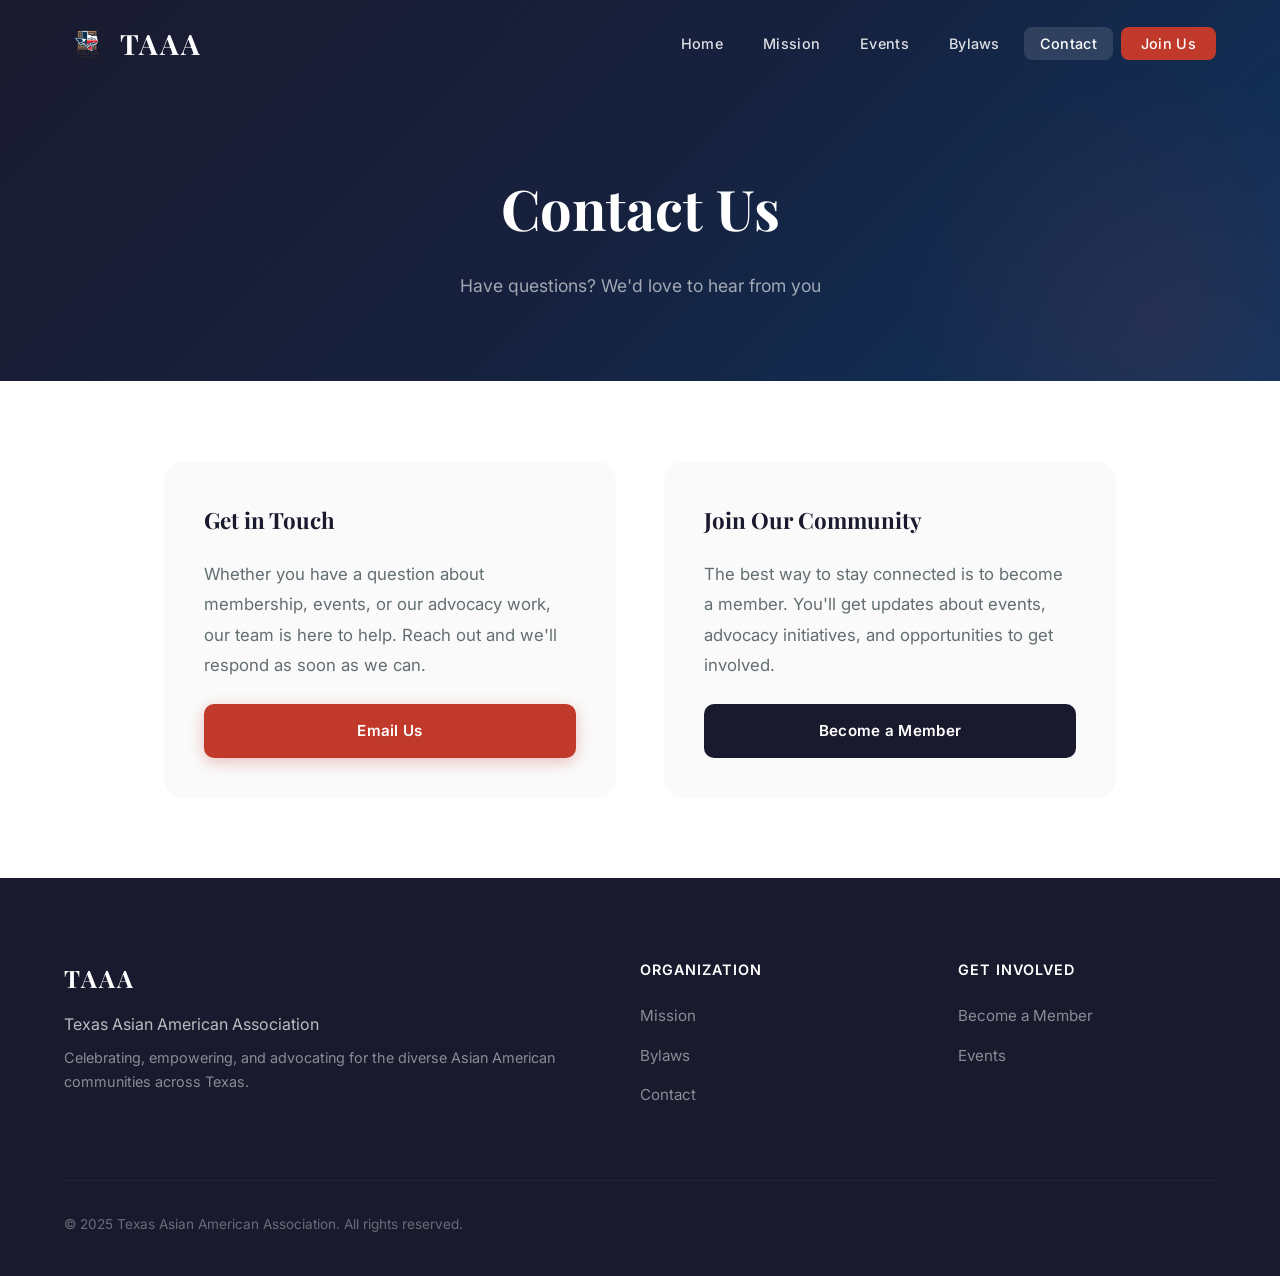
==== contact.html @ 7855f727 "first commit" ====
<!DOCTYPE html>
<html lang="en">
<head>
    <meta charset="UTF-8">
    <meta name="viewport" content="width=device-width, initial-scale=1.0">
    <title>Contact - TAAA</title>
    <link rel="stylesheet" href="css/style.css">
    <link rel="preconnect" href="https://fonts.googleapis.com">
    <link rel="preconnect" href="https://fonts.gstatic.com" crossorigin>
    <link href="https://fonts.googleapis.com/css2?family=Inter:wght@300;400;500;600;700;800&family=Playfair+Display:wght@400;500;600;700&display=swap" rel="stylesheet">
</head>
<body>
    <nav class="navbar scrolled" id="navbar">
        <div class="nav-container">
            <a href="index.html" class="nav-logo"><img src="images/logo_new.jpg" alt="TAAA Logo" class="nav-logo-img"><span class="logo-text">TAAA</span></a>
            <button class="nav-toggle" id="navToggle" aria-label="Toggle navigation"><span></span><span></span><span></span></button>
            <ul class="nav-menu" id="navMenu">
                <li><a href="index.html" class="nav-link">Home</a></li>
                <li><a href="mission.html" class="nav-link">Mission</a></li>
                <li><a href="events.html" class="nav-link">Events</a></li>
                <li><a href="bylaws.html" class="nav-link">Bylaws</a></li>
                <li><a href="contact.html" class="nav-link active">Contact</a></li>
                <li><a href="join.html" class="nav-link btn-join">Join Us</a></li>
            </ul>
        </div>
    </nav>

    <section class="page-header">
        <div class="container">
            <h1>Contact Us</h1>
            <p>Have questions? We'd love to hear from you</p>
        </div>
    </section>

    <section class="content-section">
        <div class="container" style="max-width:1000px;">
            <div class="contact-grid">
                <div class="contact-info-card">
                    <h3>Get in Touch</h3>
                    <p>Whether you have a question about membership, events, or our advocacy work, our team is here to help. Reach out and we'll respond as soon as we can.</p>
                    <a href="mailto:info@texasasian.org" class="btn btn-primary">Email Us</a>
                </div>
                <div class="contact-info-card">
                    <h3>Join Our Community</h3>
                    <p>The best way to stay connected is to become a member. You'll get updates about events, advocacy initiatives, and opportunities to get involved.</p>
                    <a href="join.html" class="btn btn-secondary">Become a Member</a>
                </div>
            </div>
        </div>
    </section>

    <footer class="footer">
        <div class="container">
            <div class="footer-grid">
                <div class="footer-brand">
                    <span class="logo-text">TAAA</span>
                    <p>Texas Asian American Association</p>
                    <p class="footer-tagline">Celebrating, empowering, and advocating for the diverse Asian American communities across Texas.</p>
                </div>
                <div class="footer-links">
                    <h4>Organization</h4>
                    <ul>
                        <li><a href="mission.html">Mission</a></li>
                        <li><a href="bylaws.html">Bylaws</a></li>
                        <li><a href="contact.html">Contact</a></li>
                    </ul>
                </div>
                <div class="footer-links">
                    <h4>Get Involved</h4>
                    <ul>
                        <li><a href="join.html">Become a Member</a></li>
                        <li><a href="events.html">Events</a></li>
                    </ul>
                </div>
            </div>
            <div class="footer-bottom">
                <p>&copy; 2025 Texas Asian American Association. All rights reserved.</p>
            </div>
        </div>
    </footer>
    <script src="js/main.js"></script>
</body>
</html>
---- css/style.css ----
/* ========================================
   TAAA - Texas Asian American Association
   Modern Responsive Stylesheet
   ======================================== */

/* --- Reset & Base --- */
*, *::before, *::after {
    margin: 0;
    padding: 0;
    box-sizing: border-box;
}

:root {
    --color-primary: #c0392b;
    --color-primary-dark: #a93226;
    --color-accent: #e74c3c;
    --color-dark: #1a1a2e;
    --color-dark-2: #16213e;
    --color-text: #2d3436;
    --color-text-light: #636e72;
    --color-bg: #fafafa;
    --color-white: #ffffff;
    --color-border: #e8e8e8;
    --color-gold: #d4a853;
    --font-heading: 'Playfair Display', Georgia, serif;
    --font-body: 'Inter', -apple-system, BlinkMacSystemFont, sans-serif;
    --radius: 12px;
    --radius-lg: 20px;
    --shadow: 0 4px 20px rgba(0,0,0,0.06);
    --shadow-lg: 0 12px 40px rgba(0,0,0,0.1);
    --transition: 0.3s cubic-bezier(0.4, 0, 0.2, 1);
    --container-max: 1200px;
}

html {
    scroll-behavior: smooth;
    font-size: 16px;
}

body {
    font-family: var(--font-body);
    color: var(--color-text);
    background: var(--color-bg);
    line-height: 1.7;
    -webkit-font-smoothing: antialiased;
    overflow-x: hidden;
}

a {
    text-decoration: none;
    color: inherit;
    transition: color var(--transition);
}

ul {
    list-style: none;
}

img {
    max-width: 100%;
    display: block;
}

.container {
    max-width: var(--container-max);
    margin: 0 auto;
    padding: 0 24px;
}

/* --- Navigation --- */
.navbar {
    position: fixed;
    top: 0;
    left: 0;
    right: 0;
    z-index: 1000;
    padding: 20px 0;
    transition: all var(--transition);
}

.navbar.scrolled {
    background: rgba(255,255,255,0.95);
    backdrop-filter: blur(20px);
    -webkit-backdrop-filter: blur(20px);
    padding: 12px 0;
    box-shadow: 0 1px 20px rgba(0,0,0,0.08);
}

.nav-container {
    max-width: var(--container-max);
    margin: 0 auto;
    padding: 0 24px;
    display: flex;
    align-items: center;
    justify-content: space-between;
}

.nav-logo {
    display: flex;
    align-items: center;
    gap: 12px;
}

.nav-logo-img {
    height: 44px;
    width: auto;
    border-radius: 6px;
    transition: height var(--transition);
}

.navbar.scrolled .nav-logo-img {
    height: 38px;
}

.logo-text {
    font-family: var(--font-heading);
    font-size: 1.75rem;
    font-weight: 700;
    color: var(--color-white);
    letter-spacing: 2px;
    transition: color var(--transition);
}

.navbar.scrolled .logo-text {
    color: var(--color-dark);
}

.hero-logo {
    width: 396px;
    height: auto;
    border-radius: 16px;
    margin: 0 auto 32px;
    display: block;
    filter: drop-shadow(0 8px 24px rgba(0,0,0,0.3));
}

.nav-menu {
    display: flex;
    align-items: center;
    gap: 8px;
}

.nav-link {
    padding: 8px 16px;
    font-size: 0.9rem;
    font-weight: 500;
    color: rgba(255,255,255,0.85);
    border-radius: 8px;
    transition: all var(--transition);
    letter-spacing: 0.3px;
}

.nav-link:hover,
.nav-link.active {
    color: var(--color-white);
    background: rgba(255,255,255,0.12);
}

.navbar.scrolled .nav-link {
    color: var(--color-text-light);
}

.navbar.scrolled .nav-link:hover,
.navbar.scrolled .nav-link.active {
    color: var(--color-dark);
    background: rgba(0,0,0,0.05);
}

.btn-join {
    background: var(--color-primary) !important;
    color: var(--color-white) !important;
    border-radius: 8px;
    padding: 8px 20px !important;
}

.btn-join:hover {
    background: var(--color-primary-dark) !important;
    transform: translateY(-1px);
}

.nav-toggle {
    display: none;
    flex-direction: column;
    gap: 5px;
    background: none;
    border: none;
    cursor: pointer;
    padding: 4px;
}

.nav-toggle span {
    width: 24px;
    height: 2px;
    background: var(--color-white);
    border-radius: 2px;
    transition: all var(--transition);
}

.navbar.scrolled .nav-toggle span {
    background: var(--color-dark);
}

/* --- Hero --- */
.hero {
    position: relative;
    min-height: 100vh;
    display: flex;
    align-items: center;
    justify-content: center;
    overflow: hidden;
}

.hero-bg {
    position: absolute;
    inset: 0;
    background: linear-gradient(135deg, #1a1a2e 0%, #16213e 40%, #0f3460 70%, #c0392b 100%);
    z-index: -2;
}

.hero-bg::after {
    content: '';
    position: absolute;
    inset: 0;
    background:
        radial-gradient(circle at 20% 80%, rgba(192,57,43,0.15) 0%, transparent 50%),
        radial-gradient(circle at 80% 20%, rgba(212,168,83,0.1) 0%, transparent 50%);
}

.hero-content {
    text-align: center;
    padding: 120px 24px 80px;
    max-width: 900px;
    animation: fadeUp 1s ease-out;
}

@keyframes fadeUp {
    from { opacity: 0; transform: translateY(30px); }
    to { opacity: 1; transform: translateY(0); }
}

.hero-badge {
    display: inline-block;
    padding: 6px 20px;
    border: 1px solid rgba(255,255,255,0.2);
    border-radius: 50px;
    color: rgba(255,255,255,0.7);
    font-size: 0.8rem;
    font-weight: 500;
    letter-spacing: 3px;
    text-transform: uppercase;
    margin-bottom: 32px;
}

.hero-title {
    font-family: var(--font-heading);
    font-size: clamp(3rem, 8vw, 5.5rem);
    font-weight: 700;
    color: var(--color-white);
    line-height: 1.1;
    margin-bottom: 28px;
}

.title-line {
    display: block;
}

.title-line.accent {
    color: var(--color-gold);
    font-style: italic;
}

.hero-subtitle {
    font-size: clamp(1rem, 2vw, 1.2rem);
    color: rgba(255,255,255,0.7);
    max-width: 600px;
    margin: 0 auto 40px;
    line-height: 1.8;
    font-weight: 300;
}

.hero-actions {
    display: flex;
    gap: 16px;
    justify-content: center;
    flex-wrap: wrap;
}

.hero-scroll {
    position: absolute;
    bottom: 40px;
    left: 50%;
    transform: translateX(-50%);
    display: flex;
    flex-direction: column;
    align-items: center;
    gap: 8px;
    color: rgba(255,255,255,0.4);
    font-size: 0.75rem;
    letter-spacing: 2px;
    text-transform: uppercase;
}

.scroll-line {
    width: 1px;
    height: 40px;
    background: linear-gradient(to bottom, rgba(255,255,255,0.4), transparent);
    animation: scrollPulse 2s ease-in-out infinite;
}

@keyframes scrollPulse {
    0%, 100% { opacity: 1; }
    50% { opacity: 0.3; }
}

/* --- Buttons --- */
.btn {
    display: inline-flex;
    align-items: center;
    gap: 8px;
    padding: 14px 32px;
    font-family: var(--font-body);
    font-size: 0.95rem;
    font-weight: 600;
    border-radius: 10px;
    border: none;
    cursor: pointer;
    transition: all var(--transition);
    letter-spacing: 0.3px;
}

.btn-primary {
    background: var(--color-primary);
    color: var(--color-white);
    box-shadow: 0 4px 15px rgba(192,57,43,0.3);
}

.btn-primary:hover {
    background: var(--color-primary-dark);
    transform: translateY(-2px);
    box-shadow: 0 6px 25px rgba(192,57,43,0.4);
}

.btn-outline {
    background: transparent;
    color: var(--color-white);
    border: 1.5px solid rgba(255,255,255,0.3);
}

.btn-outline:hover {
    background: rgba(255,255,255,0.1);
    border-color: rgba(255,255,255,0.5);
}

.btn-secondary {
    background: var(--color-dark);
    color: var(--color-white);
}

.btn-secondary:hover {
    background: var(--color-dark-2);
    transform: translateY(-2px);
}

.btn-lg {
    padding: 18px 40px;
    font-size: 1.05rem;
}

/* --- Sections --- */
.section {
    padding: 100px 0;
}

.section-label {
    display: inline-block;
    font-size: 0.8rem;
    font-weight: 600;
    letter-spacing: 3px;
    text-transform: uppercase;
    color: var(--color-primary);
    margin-bottom: 16px;
}

.section-title {
    font-family: var(--font-heading);
    font-size: clamp(2rem, 4vw, 2.8rem);
    font-weight: 700;
    color: var(--color-dark);
    line-height: 1.2;
    margin-bottom: 16px;
}

.section-desc {
    font-size: 1.05rem;
    color: var(--color-text-light);
    max-width: 550px;
}

.section-header {
    text-align: center;
    margin-bottom: 60px;
}

.section-header .section-desc {
    margin: 0 auto;
}

.section-cta {
    text-align: center;
    margin-top: 48px;
}

/* --- Mission Preview --- */
.mission-preview {
    background: var(--color-white);
}

.section-grid {
    display: grid;
    grid-template-columns: 1fr 1fr;
    gap: 60px;
    align-items: start;
    margin-bottom: 80px;
}

.lead-text {
    font-size: 1.15rem;
    line-height: 1.9;
    color: var(--color-text-light);
    margin-bottom: 24px;
}

.link-arrow {
    display: inline-flex;
    align-items: center;
    gap: 8px;
    font-weight: 600;
    color: var(--color-primary);
    font-size: 0.95rem;
}

.link-arrow:hover {
    gap: 12px;
}

.link-arrow span {
    transition: transform var(--transition);
}

.link-arrow:hover span {
    transform: translateX(4px);
}

/* --- Pillar Cards --- */
.pillars {
    display: grid;
    grid-template-columns: repeat(3, 1fr);
    gap: 32px;
}

.pillar-card {
    padding: 40px 32px;
    background: var(--color-bg);
    border-radius: var(--radius-lg);
    transition: all var(--transition);
    border: 1px solid transparent;
}

.pillar-card:hover {
    background: var(--color-white);
    border-color: var(--color-border);
    box-shadow: var(--shadow-lg);
    transform: translateY(-4px);
}

.pillar-icon {
    width: 56px;
    height: 56px;
    display: flex;
    align-items: center;
    justify-content: center;
    background: linear-gradient(135deg, var(--color-primary), var(--color-accent));
    border-radius: 14px;
    color: var(--color-white);
    margin-bottom: 24px;
}

.pillar-card h3 {
    font-family: var(--font-heading);
    font-size: 1.3rem;
    font-weight: 600;
    margin-bottom: 12px;
    color: var(--color-dark);
}

.pillar-card p {
    color: var(--color-text-light);
    font-size: 0.95rem;
    line-height: 1.7;
}

/* --- Events --- */
.events-preview {
    background: var(--color-bg);
}

.events-grid {
    display: grid;
    grid-template-columns: 1fr 1fr;
    gap: 24px;
}

.event-card {
    background: var(--color-white);
    border-radius: var(--radius-lg);
    overflow: hidden;
    transition: all var(--transition);
    border: 1px solid var(--color-border);
}

.event-card:hover {
    box-shadow: var(--shadow-lg);
    transform: translateY(-4px);
}

.event-card.featured {
    grid-row: span 2;
    display: flex;
    flex-direction: column;
}

.event-card.featured .event-image {
    flex: 1;
    min-height: 250px;
}

.event-image {
    height: 180px;
    overflow: hidden;
}

.event-image-placeholder {
    width: 100%;
    height: 100%;
    display: flex;
    align-items: center;
    justify-content: center;
    font-size: 3rem;
}

.event-body {
    padding: 28px;
}

.event-meta {
    display: flex;
    align-items: center;
    gap: 16px;
    margin-bottom: 12px;
    font-size: 0.85rem;
    color: var(--color-text-light);
}

.event-meta time {
    font-weight: 600;
    color: var(--color-primary);
}

.event-card h3 {
    font-family: var(--font-heading);
    font-size: 1.25rem;
    font-weight: 600;
    margin-bottom: 8px;
    color: var(--color-dark);
}

.event-card p {
    color: var(--color-text-light);
    font-size: 0.9rem;
    line-height: 1.7;
}

/* --- CTA Section --- */
.cta-section {
    background: var(--color-white);
}

.cta-card {
    text-align: center;
    padding: 80px 40px;
    background: linear-gradient(135deg, #1a1a2e 0%, #16213e 50%, #0f3460 100%);
    border-radius: var(--radius-lg);
    color: var(--color-white);
    position: relative;
    overflow: hidden;
}

.cta-card::before {
    content: '';
    position: absolute;
    top: -50%;
    right: -20%;
    width: 400px;
    height: 400px;
    background: radial-gradient(circle, rgba(192,57,43,0.2) 0%, transparent 70%);
    border-radius: 50%;
}

.cta-card h2 {
    font-family: var(--font-heading);
    font-size: clamp(1.8rem, 4vw, 2.5rem);
    margin-bottom: 16px;
    position: relative;
}

.cta-card p {
    color: rgba(255,255,255,0.7);
    max-width: 500px;
    margin: 0 auto 32px;
    font-size: 1.05rem;
    position: relative;
}

.cta-card .btn {
    position: relative;
}

/* --- Footer --- */
.footer {
    background: var(--color-dark);
    color: rgba(255,255,255,0.7);
    padding: 80px 0 40px;
}

.footer-grid {
    display: grid;
    grid-template-columns: 2fr 1fr 1fr;
    gap: 60px;
    margin-bottom: 60px;
}

.footer-brand .logo-text {
    font-size: 1.5rem;
    color: var(--color-white);
    display: block;
    margin-bottom: 12px;
}

.footer-brand p {
    margin-bottom: 8px;
}

.footer-tagline {
    font-size: 0.9rem;
    line-height: 1.7;
    opacity: 0.7;
}

.footer-links h4 {
    color: var(--color-white);
    font-size: 0.9rem;
    font-weight: 600;
    letter-spacing: 1px;
    text-transform: uppercase;
    margin-bottom: 20px;
}

.footer-links li {
    margin-bottom: 12px;
}

.footer-links a {
    font-size: 0.95rem;
    opacity: 0.7;
    transition: opacity var(--transition);
}

.footer-links a:hover {
    opacity: 1;
    color: var(--color-white);
}

.footer-bottom {
    padding-top: 32px;
    border-top: 1px solid rgba(255,255,255,0.08);
    font-size: 0.85rem;
    opacity: 0.5;
}

/* --- Page Header (for subpages) --- */
.page-header {
    padding: 160px 0 80px;
    background: linear-gradient(135deg, #1a1a2e 0%, #16213e 50%, #0f3460 100%);
    text-align: center;
    position: relative;
    overflow: hidden;
}

.page-header::after {
    content: '';
    position: absolute;
    bottom: -50%;
    right: -10%;
    width: 500px;
    height: 500px;
    background: radial-gradient(circle, rgba(192,57,43,0.12) 0%, transparent 70%);
    border-radius: 50%;
}

.page-header h1 {
    font-family: var(--font-heading);
    font-size: clamp(2.5rem, 5vw, 3.5rem);
    color: var(--color-white);
    margin-bottom: 16px;
    position: relative;
}

.page-header p {
    color: rgba(255,255,255,0.6);
    font-size: 1.1rem;
    max-width: 600px;
    margin: 0 auto;
    position: relative;
}

/* --- Content Sections (subpages) --- */
.content-section {
    padding: 80px 0;
    background: var(--color-white);
}

.content-section .container {
    max-width: 800px;
}

.content-section h2 {
    font-family: var(--font-heading);
    font-size: 1.8rem;
    color: var(--color-dark);
    margin-bottom: 16px;
}

.content-section p {
    color: var(--color-text-light);
    font-size: 1.05rem;
    line-height: 1.9;
    margin-bottom: 20px;
}

.content-section .mission-item {
    padding: 32px 0;
    border-bottom: 1px solid var(--color-border);
}

.content-section .mission-item:last-child {
    border-bottom: none;
}

.content-section .mission-item h3 {
    font-family: var(--font-heading);
    font-size: 1.4rem;
    color: var(--color-dark);
    margin-bottom: 12px;
}

/* --- Events Page --- */
.events-list {
    display: flex;
    flex-direction: column;
    gap: 32px;
}

.event-card-full {
    display: grid;
    grid-template-columns: 300px 1fr;
    background: var(--color-white);
    border-radius: var(--radius-lg);
    overflow: hidden;
    border: 1px solid var(--color-border);
    transition: all var(--transition);
}

.event-card-full:hover {
    box-shadow: var(--shadow-lg);
    transform: translateY(-2px);
}

.event-card-full .event-image {
    height: 100%;
    min-height: 200px;
}

.event-card-full .event-body {
    padding: 32px;
}

.event-card-full h3 {
    font-family: var(--font-heading);
    font-size: 1.4rem;
    color: var(--color-dark);
    margin-bottom: 8px;
}

.event-card-full p {
    color: var(--color-text-light);
    line-height: 1.8;
}

.event-tag {
    display: inline-block;
    padding: 4px 12px;
    background: rgba(192,57,43,0.08);
    color: var(--color-primary);
    border-radius: 6px;
    font-size: 0.8rem;
    font-weight: 600;
    margin-bottom: 12px;
}

/* --- Contact Page --- */
.contact-grid {
    display: grid;
    grid-template-columns: 1fr 1fr;
    gap: 48px;
    align-items: start;
}

.contact-info-card {
    padding: 40px;
    background: var(--color-bg);
    border-radius: var(--radius-lg);
}

.contact-info-card h3 {
    font-family: var(--font-heading);
    font-size: 1.4rem;
    color: var(--color-dark);
    margin-bottom: 20px;
}

.contact-info-card p {
    color: var(--color-text-light);
    line-height: 1.8;
    margin-bottom: 24px;
}

.contact-info-card .btn {
    width: 100%;
    justify-content: center;
}

/* --- Join Page --- */
.join-content {
    text-align: center;
    max-width: 600px;
    margin: 0 auto;
}

.join-content p {
    font-size: 1.1rem;
    color: var(--color-text-light);
    line-height: 1.8;
    margin-bottom: 32px;
}

.join-benefits {
    display: grid;
    grid-template-columns: repeat(2, 1fr);
    gap: 20px;
    margin-bottom: 40px;
    text-align: left;
}

.benefit-item {
    padding: 24px;
    background: var(--color-bg);
    border-radius: var(--radius);
}

.benefit-item h4 {
    font-size: 0.95rem;
    font-weight: 600;
    color: var(--color-dark);
    margin-bottom: 6px;
}

.benefit-item p {
    font-size: 0.9rem;
    margin-bottom: 0;
}

/* --- Event Compact Card (expandable) --- */
.event-card-compact {
    background: var(--color-white);
    border-radius: var(--radius-lg);
    overflow: hidden;
    border: 1px solid var(--color-border);
    transition: box-shadow var(--transition);
}

.event-card-compact:hover {
    box-shadow: var(--shadow);
}

.event-card-compact .event-card-thumb {
    display: none;
}

.event-card-compact {
    display: grid;
    grid-template-columns: 200px 1fr;
    grid-template-rows: auto auto;
}

.event-card-compact .event-card-thumb {
    display: block;
    grid-row: 1;
    grid-column: 1;
    overflow: hidden;
}

.event-card-compact .event-card-thumb img,
.event-card-compact .event-card-thumb .event-image-placeholder {
    width: 100%;
    height: 100%;
    min-height: 160px;
    object-fit: cover;
    display: flex;
    align-items: center;
    justify-content: center;
}

.event-card-compact .event-card-summary {
    grid-row: 1;
    grid-column: 2;
    padding: 28px 32px;
}

.event-card-compact .event-card-summary h3 {
    font-family: var(--font-heading);
    font-size: 1.3rem;
    font-weight: 600;
    color: var(--color-dark);
    margin-bottom: 6px;
}

.event-card-compact .event-excerpt {
    color: var(--color-text-light);
    font-size: 0.95rem;
    line-height: 1.6;
    margin-bottom: 12px;
}

.btn-more {
    display: inline-flex;
    align-items: center;
    gap: 4px;
    background: none;
    border: none;
    color: var(--color-primary);
    font-family: var(--font-body);
    font-size: 0.9rem;
    font-weight: 600;
    cursor: pointer;
    padding: 4px 0;
    transition: color var(--transition);
}

.btn-more:hover {
    color: var(--color-primary-dark);
}

.btn-more::after {
    content: '';
    display: inline-block;
    width: 6px;
    height: 6px;
    border-right: 2px solid currentColor;
    border-bottom: 2px solid currentColor;
    transform: rotate(45deg);
    transition: transform var(--transition);
    margin-left: 4px;
}

.btn-more[aria-expanded="true"]::after {
    transform: rotate(-135deg);
}

/* Expandable details */
.event-details {
    grid-column: 1 / -1;
    display: none;
}

.event-card-compact.expanded .event-details {
    display: block;
}

.event-details-inner {
    padding: 0 32px 32px;
    border-top: 1px solid var(--color-border);
    padding-top: 24px;
}

.event-full-desc {
    margin-bottom: 24px;
}

.event-full-desc p {
    color: var(--color-text-light);
    font-size: 1rem;
    line-height: 1.8;
    margin-bottom: 12px;
}

.event-full-desc p:last-child {
    margin-bottom: 0;
}

.event-links a {
    color: var(--color-primary);
    text-decoration: underline;
    font-weight: 500;
}

.event-links a:hover {
    color: var(--color-primary-dark);
}

@media (max-width: 768px) {
    .event-card-compact {
        grid-template-columns: 1fr;
    }

    .event-card-compact .event-card-thumb {
        grid-column: 1;
        height: 180px;
    }

    .event-card-compact .event-card-summary {
        grid-column: 1;
        padding: 20px;
    }

    .event-details-inner {
        padding: 0 20px 20px;
        padding-top: 20px;
    }
}

/* --- Event Detail Card --- */
.event-detail-card {
    background: var(--color-white);
    border-radius: var(--radius-lg);
    overflow: hidden;
    border: 1px solid var(--color-border);
    transition: all var(--transition);
}

.event-detail-card + .event-detail-card,
.event-detail-card + .event-card-full,
.event-card-full + .event-detail-card {
    margin-top: 8px;
}

.event-hero-img {
    width: 100%;
    height: 400px;
    object-fit: cover;
    display: block;
}

.event-detail-body {
    padding: 32px;
}

.event-detail-body h3 {
    font-family: var(--font-heading);
    font-size: 1.6rem;
    color: var(--color-dark);
    margin-bottom: 12px;
}

.event-detail-body p {
    color: var(--color-text-light);
    line-height: 1.8;
    font-size: 1.05rem;
}

.event-gallery {
    padding: 0 32px 32px;
}

.gallery-grid {
    display: grid;
    grid-template-columns: repeat(3, 1fr);
    gap: 12px;
}

.gallery-grid img {
    width: 100%;
    height: 200px;
    object-fit: cover;
    border-radius: var(--radius);
    cursor: pointer;
    transition: all var(--transition);
}

.gallery-grid img:hover {
    transform: scale(1.03);
    box-shadow: var(--shadow-lg);
}

/* --- Lightbox --- */
.lightbox {
    display: none;
    position: fixed;
    inset: 0;
    z-index: 9999;
    background: rgba(0,0,0,0.92);
    align-items: center;
    justify-content: center;
    padding: 40px;
    cursor: pointer;
}

.lightbox.active {
    display: flex;
}

.lightbox img {
    max-width: 90vw;
    max-height: 90vh;
    object-fit: contain;
    border-radius: 8px;
    cursor: default;
}

.lightbox-close {
    position: absolute;
    top: 20px;
    right: 24px;
    background: none;
    border: none;
    color: white;
    font-size: 2rem;
    cursor: pointer;
    width: 48px;
    height: 48px;
    display: flex;
    align-items: center;
    justify-content: center;
    border-radius: 50%;
    transition: background var(--transition);
}

.lightbox-close:hover {
    background: rgba(255,255,255,0.1);
}

.lightbox-nav {
    position: absolute;
    top: 50%;
    transform: translateY(-50%);
    background: rgba(255,255,255,0.1);
    border: none;
    color: white;
    font-size: 2rem;
    cursor: pointer;
    width: 56px;
    height: 56px;
    display: flex;
    align-items: center;
    justify-content: center;
    border-radius: 50%;
    transition: background var(--transition);
}

.lightbox-nav:hover {
    background: rgba(255,255,255,0.2);
}

.lightbox-prev {
    left: 20px;
}

.lightbox-next {
    right: 20px;
}

@media (max-width: 768px) {
    .event-hero-img {
        height: 250px;
    }
    .gallery-grid {
        grid-template-columns: repeat(2, 1fr);
        gap: 8px;
    }
    .gallery-grid img {
        height: 150px;
    }
    .event-gallery {
        padding: 0 20px 20px;
    }
    .event-detail-body {
        padding: 24px 20px;
    }
}

@media (max-width: 480px) {
    .gallery-grid {
        grid-template-columns: 1fr 1fr;
    }
    .gallery-grid img {
        height: 120px;
    }
    .event-hero-img {
        height: 200px;
    }
}

/* --- Empty State --- */
.empty-state {
    text-align: center;
    padding: 80px 20px;
    color: var(--color-text-light);
}

.empty-state svg {
    margin-bottom: 20px;
    opacity: 0.3;
}

.empty-state h3 {
    font-family: var(--font-heading);
    font-size: 1.4rem;
    color: var(--color-dark);
    margin-bottom: 8px;
}

/* --- Responsive --- */
@media (max-width: 1024px) {
    .section-grid {
        gap: 40px;
    }
    .pillars {
        grid-template-columns: repeat(2, 1fr);
    }
    .pillars .pillar-card:last-child {
        grid-column: span 2;
        max-width: 50%;
        margin: 0 auto;
    }
    .footer-grid {
        gap: 40px;
    }
}

@media (max-width: 768px) {
    .nav-toggle {
        display: flex;
    }
    .nav-menu {
        position: fixed;
        top: 0;
        right: -100%;
        width: 280px;
        height: 100vh;
        background: var(--color-white);
        flex-direction: column;
        align-items: stretch;
        padding: 80px 24px 40px;
        gap: 4px;
        transition: right var(--transition);
        box-shadow: -10px 0 30px rgba(0,0,0,0.1);
    }
    .nav-menu.open {
        right: 0;
    }
    .nav-menu .nav-link {
        color: var(--color-text);
        padding: 12px 16px;
        font-size: 1rem;
    }
    .nav-menu .nav-link:hover,
    .nav-menu .nav-link.active {
        background: rgba(0,0,0,0.04);
        color: var(--color-dark);
    }
    .nav-menu .btn-join {
        margin-top: 12px;
        text-align: center;
        color: var(--color-white) !important;
    }

    .section {
        padding: 70px 0;
    }

    .section-grid {
        grid-template-columns: 1fr;
        gap: 24px;
        margin-bottom: 48px;
    }

    .pillars {
        grid-template-columns: 1fr;
    }
    .pillars .pillar-card:last-child {
        grid-column: auto;
        max-width: 100%;
    }

    .events-grid {
        grid-template-columns: 1fr;
    }
    .event-card.featured {
        grid-row: auto;
    }

    .footer-grid {
        grid-template-columns: 1fr;
        gap: 40px;
    }

    .cta-card {
        padding: 60px 24px;
    }

    .contact-grid {
        grid-template-columns: 1fr;
    }

    .event-card-full {
        grid-template-columns: 1fr;
    }

    .join-benefits {
        grid-template-columns: 1fr;
    }

    .hero-content {
        padding: 140px 20px 100px;
    }
}

@media (max-width: 480px) {
    .hero-actions {
        flex-direction: column;
        align-items: center;
    }
    .hero-actions .btn {
        width: 100%;
        justify-content: center;
    }
    .pillar-card {
        padding: 28px 24px;
    }
    .event-body {
        padding: 20px;
    }
}
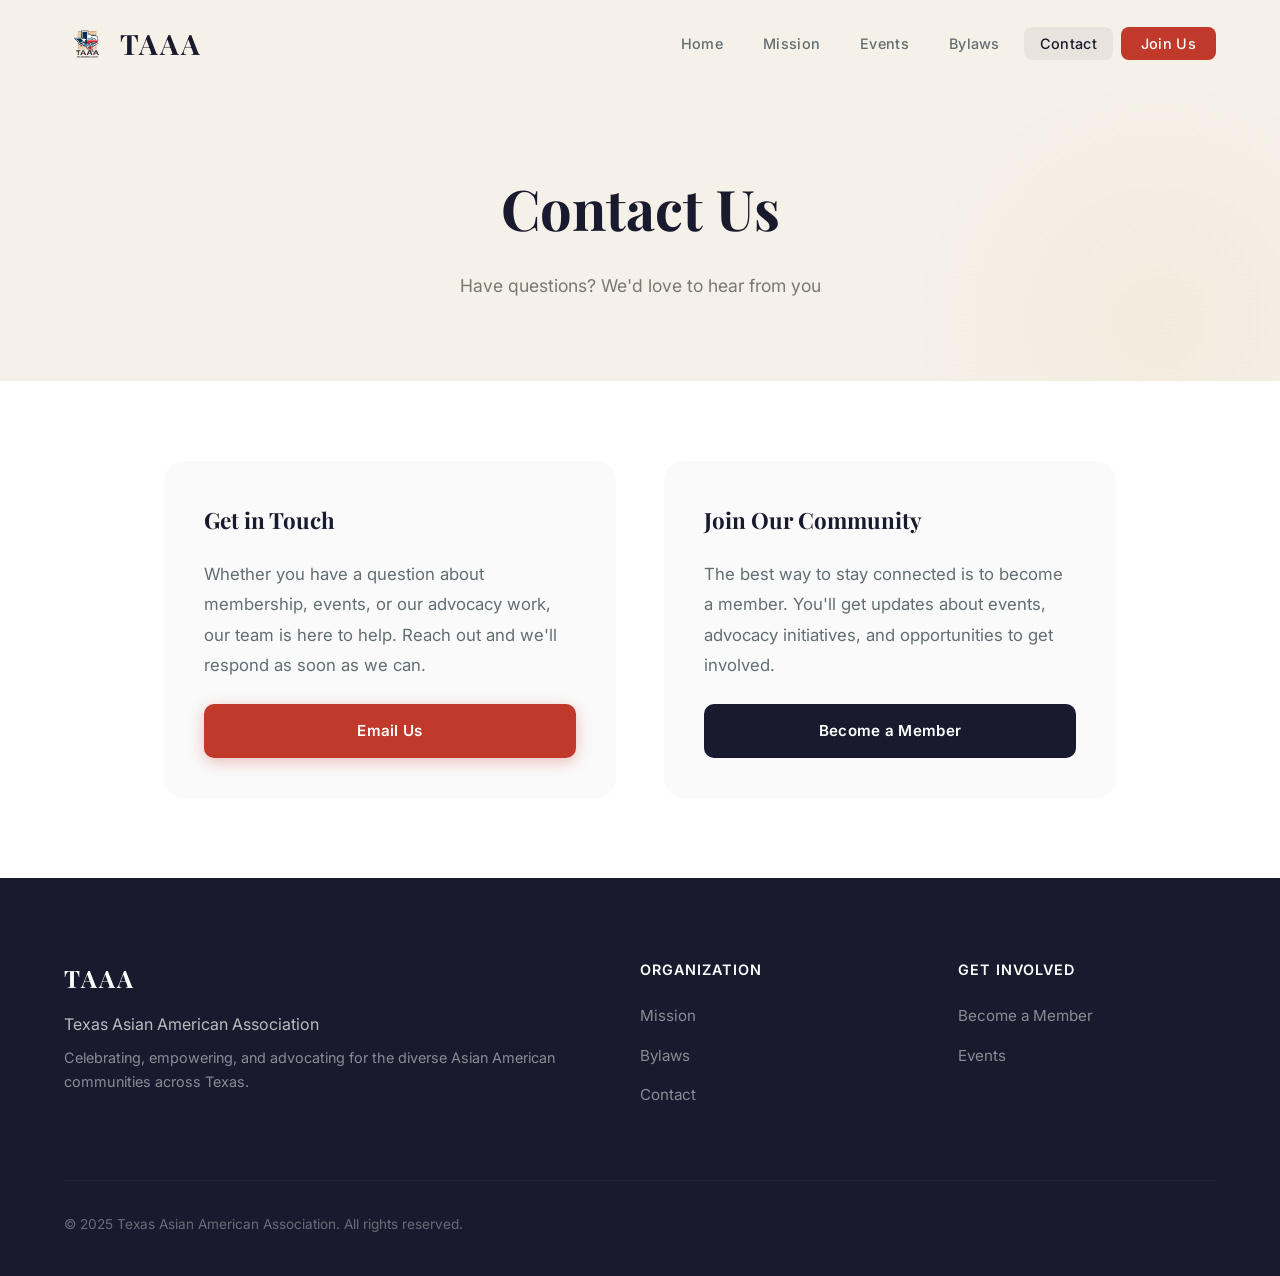
==== commit 9acf0e94: "Update css and email, form links" ====
--- a/contact.html
+++ b/contact.html
@@ -38,7 +38,7 @@
                 <div class="contact-info-card">
                     <h3>Get in Touch</h3>
                     <p>Whether you have a question about membership, events, or our advocacy work, our team is here to help. Reach out and we'll respond as soon as we can.</p>
-                    <a href="mailto:info@texasasian.org" class="btn btn-primary">Email Us</a>
+                    <a href="mailto:texas.taaa@gmail.com" class="btn btn-primary">Email Us</a>
                 </div>
                 <div class="contact-info-card">
                     <h3>Join Our Community</h3>
--- a/css/style.css
+++ b/css/style.css
@@ -116,7 +116,7 @@
     font-family: var(--font-heading);
     font-size: 1.75rem;
     font-weight: 700;
-    color: var(--color-white);
+    color: var(--color-dark);
     letter-spacing: 2px;
     transition: color var(--transition);
 }
@@ -126,12 +126,12 @@
 }
 
 .hero-logo {
-    width: 396px;
+    width: 277px;
     height: auto;
     border-radius: 16px;
     margin: 0 auto 32px;
     display: block;
-    filter: drop-shadow(0 8px 24px rgba(0,0,0,0.3));
+    filter: drop-shadow(0 8px 24px rgba(0,0,0,0.1));
 }
 
 .nav-menu {
@@ -144,7 +144,7 @@
     padding: 8px 16px;
     font-size: 0.9rem;
     font-weight: 500;
-    color: rgba(255,255,255,0.85);
+    color: var(--color-text-light);
     border-radius: 8px;
     transition: all var(--transition);
     letter-spacing: 0.3px;
@@ -152,8 +152,8 @@
 
 .nav-link:hover,
 .nav-link.active {
-    color: var(--color-white);
-    background: rgba(255,255,255,0.12);
+    color: var(--color-dark);
+    background: rgba(0,0,0,0.05);
 }
 
 .navbar.scrolled .nav-link {
@@ -191,7 +191,7 @@
 .nav-toggle span {
     width: 24px;
     height: 2px;
-    background: var(--color-white);
+    background: var(--color-dark);
     border-radius: 2px;
     transition: all var(--transition);
 }
@@ -213,7 +213,7 @@
 .hero-bg {
     position: absolute;
     inset: 0;
-    background: linear-gradient(135deg, #1a1a2e 0%, #16213e 40%, #0f3460 70%, #c0392b 100%);
+    background: #f5f0e8;
     z-index: -2;
 }
 
@@ -222,8 +222,8 @@
     position: absolute;
     inset: 0;
     background:
-        radial-gradient(circle at 20% 80%, rgba(192,57,43,0.15) 0%, transparent 50%),
-        radial-gradient(circle at 80% 20%, rgba(212,168,83,0.1) 0%, transparent 50%);
+        radial-gradient(circle at 20% 80%, rgba(212,168,83,0.08) 0%, transparent 50%),
+        radial-gradient(circle at 80% 20%, rgba(212,168,83,0.05) 0%, transparent 50%);
 }
 
 .hero-content {
@@ -241,9 +241,9 @@
 .hero-badge {
     display: inline-block;
     padding: 6px 20px;
-    border: 1px solid rgba(255,255,255,0.2);
+    border: 1px solid rgba(0,0,0,0.15);
     border-radius: 50px;
-    color: rgba(255,255,255,0.7);
+    color: rgba(0,0,0,0.5);
     font-size: 0.8rem;
     font-weight: 500;
     letter-spacing: 3px;
@@ -255,7 +255,7 @@
     font-family: var(--font-heading);
     font-size: clamp(3rem, 8vw, 5.5rem);
     font-weight: 700;
-    color: var(--color-white);
+    color: var(--color-dark);
     line-height: 1.1;
     margin-bottom: 28px;
 }
@@ -271,7 +271,7 @@
 
 .hero-subtitle {
     font-size: clamp(1rem, 2vw, 1.2rem);
-    color: rgba(255,255,255,0.7);
+    color: rgba(0,0,0,0.6);
     max-width: 600px;
     margin: 0 auto 40px;
     line-height: 1.8;
@@ -294,7 +294,7 @@
     flex-direction: column;
     align-items: center;
     gap: 8px;
-    color: rgba(255,255,255,0.4);
+    color: rgba(0,0,0,0.3);
     font-size: 0.75rem;
     letter-spacing: 2px;
     text-transform: uppercase;
@@ -303,7 +303,7 @@
 .scroll-line {
     width: 1px;
     height: 40px;
-    background: linear-gradient(to bottom, rgba(255,255,255,0.4), transparent);
+    background: linear-gradient(to bottom, rgba(0,0,0,0.2), transparent);
     animation: scrollPulse 2s ease-in-out infinite;
 }
 
@@ -342,13 +342,13 @@
 
 .btn-outline {
     background: transparent;
-    color: var(--color-white);
-    border: 1.5px solid rgba(255,255,255,0.3);
+    color: var(--color-dark);
+    border: 1.5px solid rgba(0,0,0,0.2);
 }
 
 .btn-outline:hover {
-    background: rgba(255,255,255,0.1);
-    border-color: rgba(255,255,255,0.5);
+    background: rgba(0,0,0,0.05);
+    border-color: rgba(0,0,0,0.4);
 }
 
 .btn-secondary {
@@ -588,9 +588,9 @@
 .cta-card {
     text-align: center;
     padding: 80px 40px;
-    background: linear-gradient(135deg, #1a1a2e 0%, #16213e 50%, #0f3460 100%);
+    background: #f5f0e8;
     border-radius: var(--radius-lg);
-    color: var(--color-white);
+    color: var(--color-dark);
     position: relative;
     overflow: hidden;
 }
@@ -602,7 +602,7 @@
     right: -20%;
     width: 400px;
     height: 400px;
-    background: radial-gradient(circle, rgba(192,57,43,0.2) 0%, transparent 70%);
+    background: radial-gradient(circle, rgba(212,168,83,0.08) 0%, transparent 70%);
     border-radius: 50%;
 }
 
@@ -614,7 +614,7 @@
 }
 
 .cta-card p {
-    color: rgba(255,255,255,0.7);
+    color: rgba(0,0,0,0.5);
     max-width: 500px;
     margin: 0 auto 32px;
     font-size: 1.05rem;
@@ -690,7 +690,7 @@
 /* --- Page Header (for subpages) --- */
 .page-header {
     padding: 160px 0 80px;
-    background: linear-gradient(135deg, #1a1a2e 0%, #16213e 50%, #0f3460 100%);
+    background: #f5f0e8;
     text-align: center;
     position: relative;
     overflow: hidden;
@@ -703,20 +703,20 @@
     right: -10%;
     width: 500px;
     height: 500px;
-    background: radial-gradient(circle, rgba(192,57,43,0.12) 0%, transparent 70%);
+    background: radial-gradient(circle, rgba(212,168,83,0.08) 0%, transparent 70%);
     border-radius: 50%;
 }
 
 .page-header h1 {
     font-family: var(--font-heading);
     font-size: clamp(2.5rem, 5vw, 3.5rem);
-    color: var(--color-white);
+    color: var(--color-dark);
     margin-bottom: 16px;
     position: relative;
 }
 
 .page-header p {
-    color: rgba(255,255,255,0.6);
+    color: rgba(0,0,0,0.5);
     font-size: 1.1rem;
     max-width: 600px;
     margin: 0 auto;
